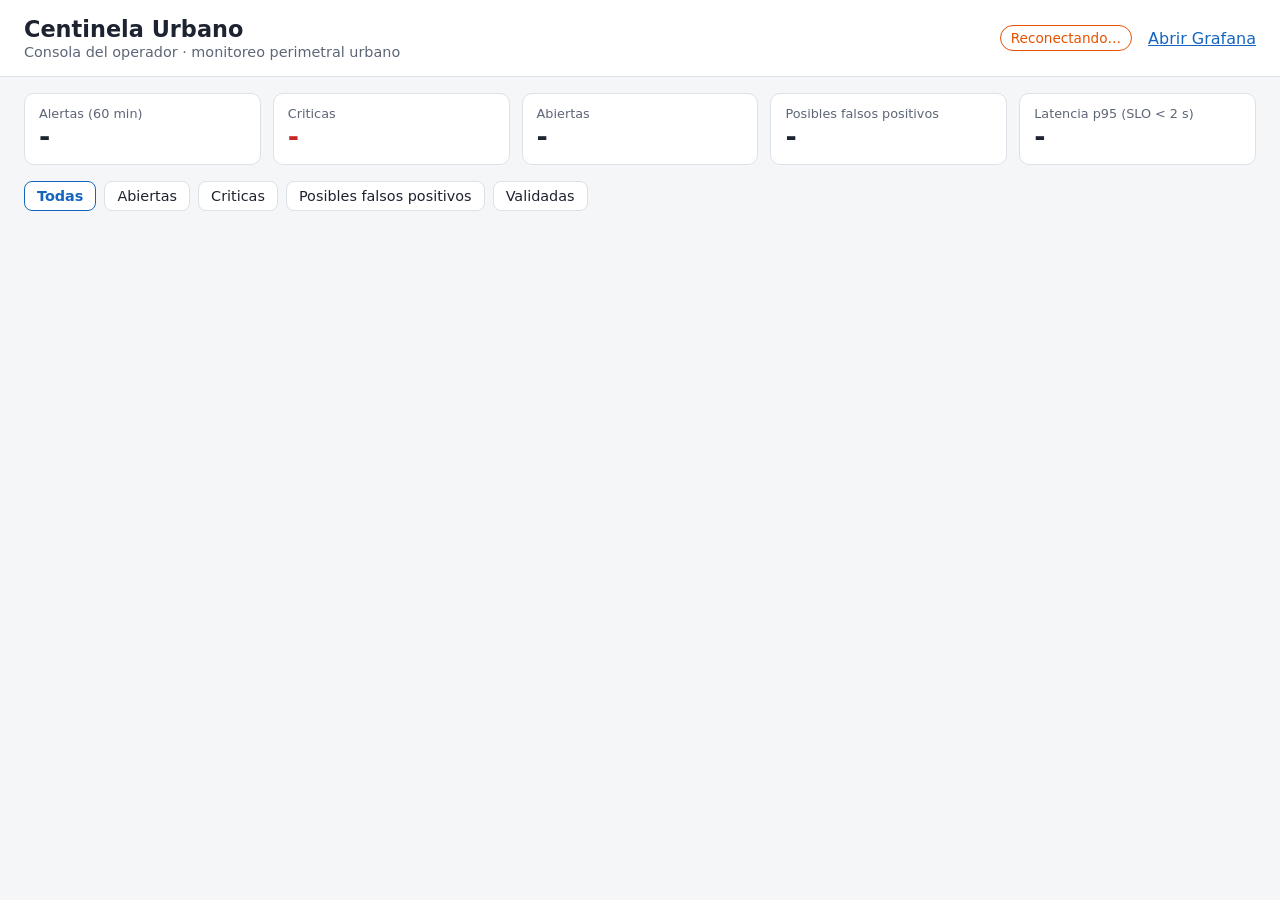
==== alert-service/src/main/resources/static/index.html @ 11ef9e70 "Implementar sistema Centinela Urbano: simulador, ingesta, correlacion y alertas Microservicios Java " ====
<!doctype html>
<html lang="es">
<head>
  <meta charset="utf-8">
  <meta name="viewport" content="width=device-width, initial-scale=1">
  <title>Centinela Urbano - Consola</title>
  <link rel="stylesheet" href="styles.css">
</head>
<body>
<header>
  <div>
    <h1>Centinela Urbano</h1>
    <p class="subtitle">Consola del operador &middot; monitoreo perimetral urbano</p>
  </div>
  <div class="header-right">
    <span id="live" class="live off">Conectando&hellip;</span>
    <a id="grafana-link" href="#" target="_blank" rel="noopener">Abrir Grafana</a>
  </div>
</header>

<section class="cards" id="summary">
  <div class="card"><span class="label">Alertas (60 min)</span><span class="value" id="s-total">-</span></div>
  <div class="card critical"><span class="label">Criticas</span><span class="value" id="s-critical">-</span></div>
  <div class="card"><span class="label">Abiertas</span><span class="value" id="s-open">-</span></div>
  <div class="card"><span class="label">Posibles falsos positivos</span><span class="value" id="s-fp">-</span></div>
  <div class="card"><span class="label">Latencia p95 (SLO &lt; 2 s)</span><span class="value" id="s-p95">-</span></div>
</section>

<nav class="filters" id="filters">
  <button data-filter="all" class="active">Todas</button>
  <button data-filter="open">Abiertas</button>
  <button data-filter="critical">Criticas</button>
  <button data-filter="fp">Posibles falsos positivos</button>
  <button data-filter="validated">Validadas</button>
</nav>

<main id="alerts" aria-live="polite"></main>

<template id="alert-template">
  <article class="alert">
    <div class="alert-head">
      <span class="badge"></span>
      <h2 class="title"></h2>
      <span class="zone"></span>
      <time class="time"></time>
    </div>
    <p class="description"></p>
    <div class="meta"></div>
    <details>
      <summary>Evidencia</summary>
      <ul class="evidence"></ul>
    </details>
    <div class="actions">
      <button class="confirm">Confirmar incidente</button>
      <button class="false-positive">Marcar falso positivo</button>
      <span class="validation"></span>
    </div>
  </article>
</template>

<script src="app.js"></script>
</body>
</html>
---- alert-service/src/main/resources/static/styles.css ----
:root {
  --bg: #f5f6f8; --panel: #ffffff; --text: #1d2330; --muted: #5d6677; --border: #dde1e8;
  --critical: #c62828; --high: #e65100; --medium: #b28704; --low: #2e7d32; --accent: #1565c0;
}
@media (prefers-color-scheme: dark) {
  :root { --bg: #11151c; --panel: #1a202b; --text: #e6e9ef; --muted: #9aa3b5; --border: #2c3443;
          --critical: #ef5350; --high: #ff9800; --medium: #fdd835; --low: #66bb6a; --accent: #64b5f6; }
}
* { box-sizing: border-box; }
body { margin: 0; font-family: system-ui, -apple-system, "Segoe UI", Roboto, sans-serif; background: var(--bg); color: var(--text); }
header { display: flex; justify-content: space-between; align-items: center; gap: 16px; padding: 16px 24px;
         background: var(--panel); border-bottom: 1px solid var(--border); flex-wrap: wrap; }
h1 { margin: 0; font-size: 1.4rem; }
.subtitle { margin: 2px 0 0; color: var(--muted); font-size: .9rem; }
.header-right { display: flex; gap: 16px; align-items: center; }
.header-right a { color: var(--accent); }
.live { font-size: .85rem; padding: 4px 10px; border-radius: 999px; border: 1px solid var(--border); }
.live.on { color: var(--low); border-color: var(--low); }
.live.off { color: var(--high); border-color: var(--high); }
.cards { display: grid; grid-template-columns: repeat(auto-fit, minmax(170px, 1fr)); gap: 12px; padding: 16px 24px 0; }
.card { background: var(--panel); border: 1px solid var(--border); border-radius: 10px; padding: 12px 14px; display: flex; flex-direction: column; }
.card .label { color: var(--muted); font-size: .8rem; }
.card .value { font-size: 1.7rem; font-weight: 600; }
.card.critical .value { color: var(--critical); }
.filters { display: flex; gap: 8px; padding: 16px 24px 8px; flex-wrap: wrap; }
.filters button, .actions button { border: 1px solid var(--border); background: var(--panel); color: var(--text);
  padding: 6px 12px; border-radius: 8px; cursor: pointer; font: inherit; font-size: .9rem; }
.filters button.active { border-color: var(--accent); color: var(--accent); font-weight: 600; }
main { padding: 8px 24px 32px; display: grid; gap: 10px; }
.alert { background: var(--panel); border: 1px solid var(--border); border-left: 6px solid var(--low); border-radius: 10px; padding: 12px 16px; }
.alert.sev-CRITICAL { border-left-color: var(--critical); }
.alert.sev-HIGH { border-left-color: var(--high); }
.alert.sev-MEDIUM { border-left-color: var(--medium); }
.alert.fresh { animation: flash 1.5s ease-out; }
@keyframes flash { from { box-shadow: 0 0 0 3px var(--accent); } to { box-shadow: none; } }
.alert-head { display: flex; gap: 10px; align-items: baseline; flex-wrap: wrap; }
.alert-head h2 { margin: 0; font-size: 1.05rem; }
.badge { font-size: .75rem; font-weight: 700; padding: 2px 8px; border-radius: 6px; color: #fff; background: var(--low); }
.sev-CRITICAL .badge { background: var(--critical); }
.sev-HIGH .badge { background: var(--high); }
.sev-MEDIUM .badge { background: var(--medium); color: #222; }
.zone { color: var(--accent); font-weight: 600; }
.time { color: var(--muted); font-size: .85rem; margin-left: auto; }
.description { margin: 8px 0; line-height: 1.4; }
.meta { color: var(--muted); font-size: .85rem; display: flex; gap: 14px; flex-wrap: wrap; }
details { margin-top: 6px; font-size: .9rem; }
.evidence { margin: 6px 0 0; padding-left: 18px; color: var(--muted); }
.actions { display: flex; gap: 8px; align-items: center; margin-top: 10px; flex-wrap: wrap; }
.actions .confirm { border-color: var(--critical); color: var(--critical); }
.actions .validation { color: var(--muted); font-size: .85rem; }
.empty { color: var(--muted); text-align: center; padding: 40px; }
@media (max-width: 600px) { header, .cards, .filters, main { padding-left: 16px; padding-right: 16px; } .time { margin-left: 0; } }
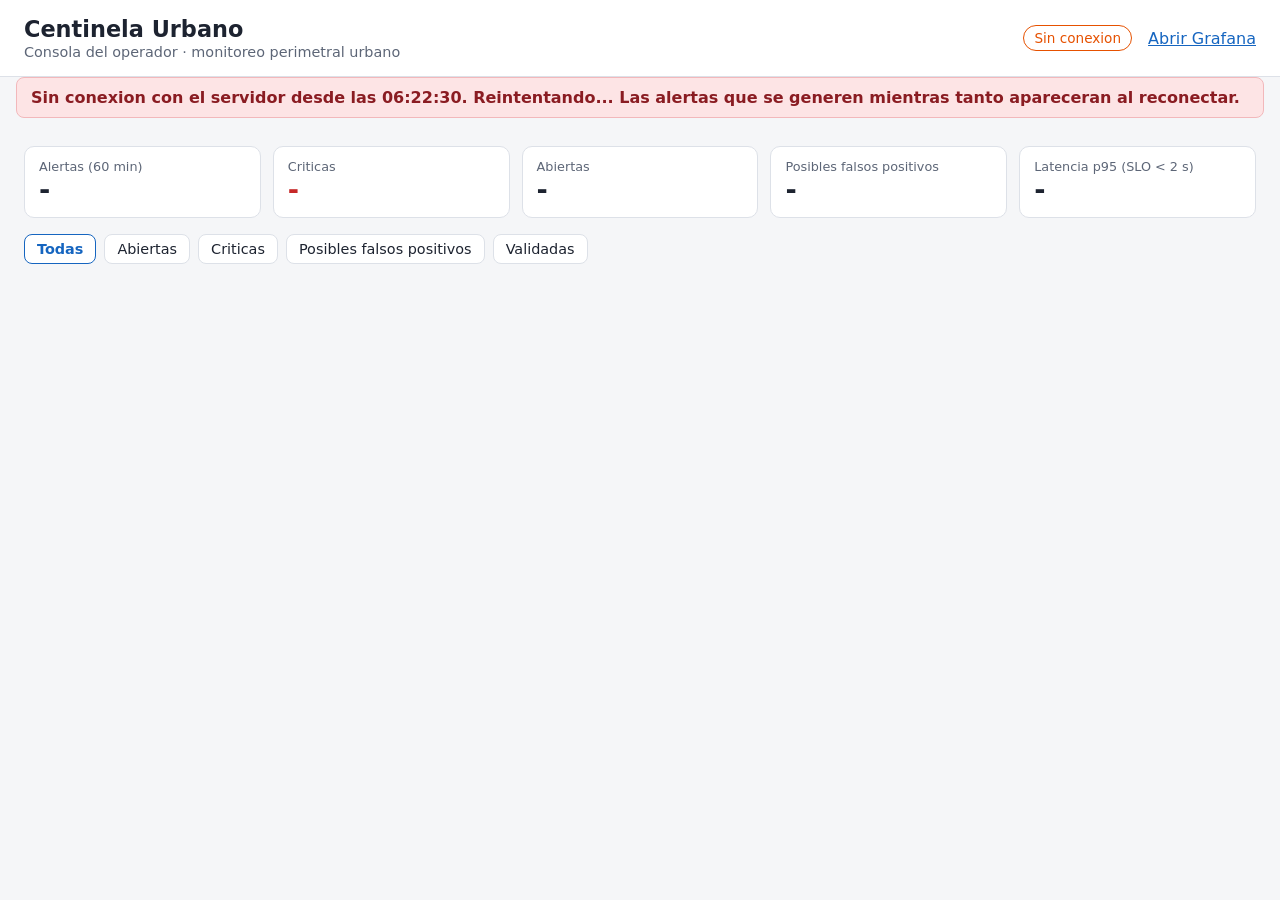
==== commit c8c9df79: "Resiliencia (2/2): motor atomico, resincronizacion de placas, SLO por causa, DLQ con reproceso y con" ====
--- a/alert-service/src/main/resources/static/index.html
+++ b/alert-service/src/main/resources/static/index.html
@@ -18,6 +18,7 @@
   </div>
 </header>
 
+<div id="connection" class="connection" role="status" hidden></div>
 <section class="cards" id="summary">
   <div class="card"><span class="label">Alertas (60 min)</span><span class="value" id="s-total">-</span></div>
   <div class="card critical"><span class="label">Criticas</span><span class="value" id="s-critical">-</span></div>
--- a/alert-service/src/main/resources/static/styles.css
+++ b/alert-service/src/main/resources/static/styles.css
@@ -50,3 +50,10 @@
 .actions .validation { color: var(--muted); font-size: .85rem; }
 .empty { color: var(--muted); text-align: center; padding: 40px; }
 @media (max-width: 600px) { header, .cards, .filters, main { padding-left: 16px; padding-right: 16px; } .time { margin-left: 0; } }
+
+/* Aviso de conexion (nodo B caido / reconectado) y alertas recibidas tarde */
+.connection { margin: 0 16px 12px; padding: 10px 14px; border-radius: 8px; font-weight: 600; }
+.connection.down { background: #fde4e5; color: #8a1c22; border: 1px solid #f2b8bb; }
+.connection.ok { background: #e3f4e8; color: #1f6b34; border: 1px solid #b7e0c3; }
+.alert.missed { outline: 3px solid #f2c14e; }
+.meta .late { background: #fff3d6; color: #7a5200; border-radius: 4px; padding: 0 6px; font-weight: 600; }
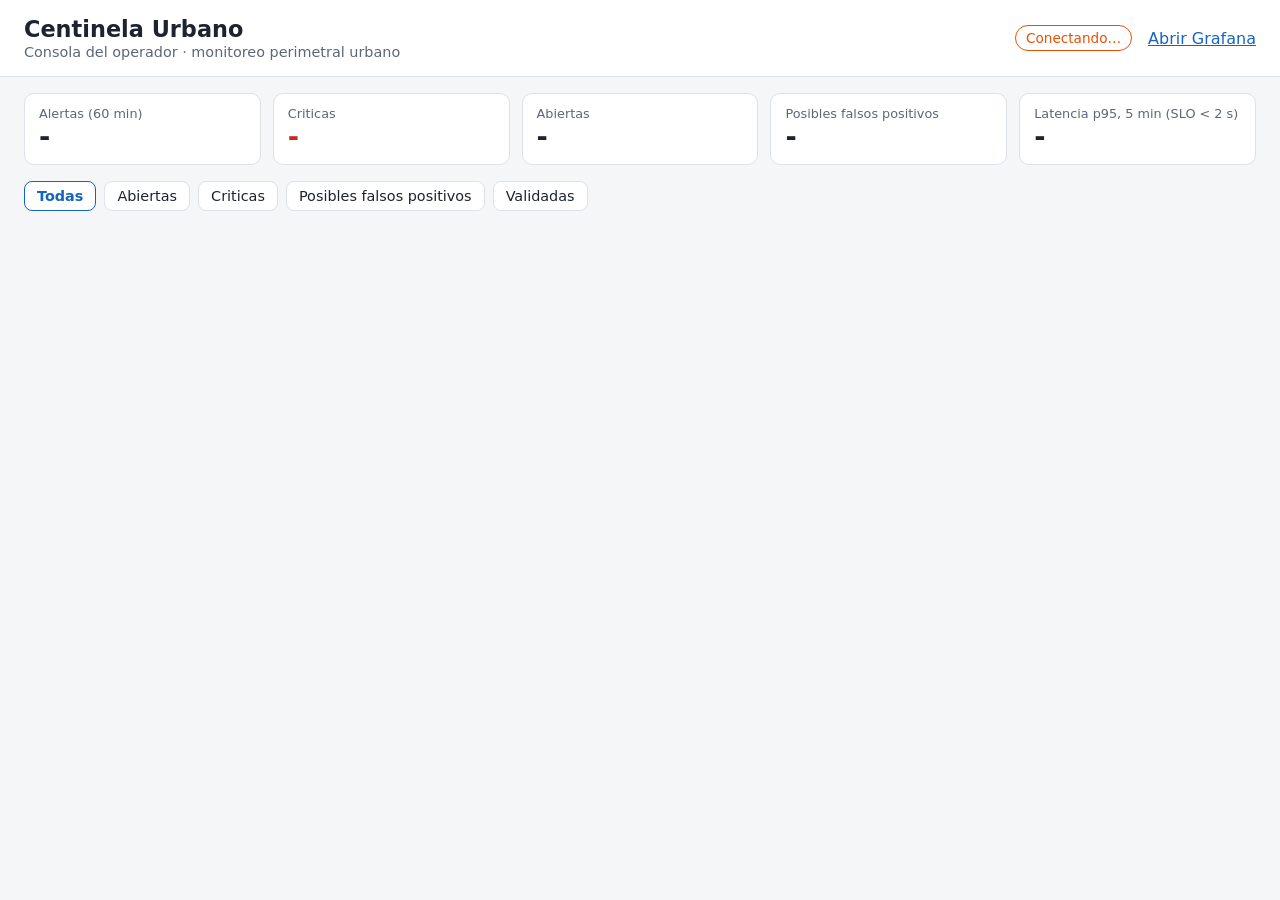
==== commit 4955d905: "Latencia p95 en la ventana del SLO-1 (5 min) y aclaracion de la red on-premise Tras una caida ya sup" ====
--- a/alert-service/src/main/resources/static/index.html
+++ b/alert-service/src/main/resources/static/index.html
@@ -24,7 +24,7 @@
   <div class="card critical"><span class="label">Criticas</span><span class="value" id="s-critical">-</span></div>
   <div class="card"><span class="label">Abiertas</span><span class="value" id="s-open">-</span></div>
   <div class="card"><span class="label">Posibles falsos positivos</span><span class="value" id="s-fp">-</span></div>
-  <div class="card"><span class="label">Latencia p95 (SLO &lt; 2 s)</span><span class="value" id="s-p95">-</span></div>
+  <div class="card"><span class="label">Latencia p95, 5 min (SLO &lt; 2 s)</span><span class="value" id="s-p95">-</span></div>
 </section>
 
 <nav class="filters" id="filters">
--- a/alert-service/src/main/resources/static/styles.css
+++ b/alert-service/src/main/resources/static/styles.css
@@ -57,3 +57,8 @@
 .connection.ok { background: #e3f4e8; color: #1f6b34; border: 1px solid #b7e0c3; }
 .alert.missed { outline: 3px solid #f2c14e; }
 .meta .late { background: #fff3d6; color: #7a5200; border-radius: 4px; padding: 0 6px; font-weight: 600; }
+
+/* Trazabilidad: de cada evidencia al evento guardado */
+.event-link { border: 0; background: none; color: var(--accent); cursor: pointer; font: inherit; font-size: .8rem; padding: 0; text-decoration: underline; }
+.event-detail { margin: 6px 0 8px; padding: 8px 10px; background: var(--bg); border: 1px solid var(--border); border-radius: 6px;
+  color: var(--text); font-size: .78rem; white-space: pre-wrap; word-break: break-word; max-height: 260px; overflow: auto; }
